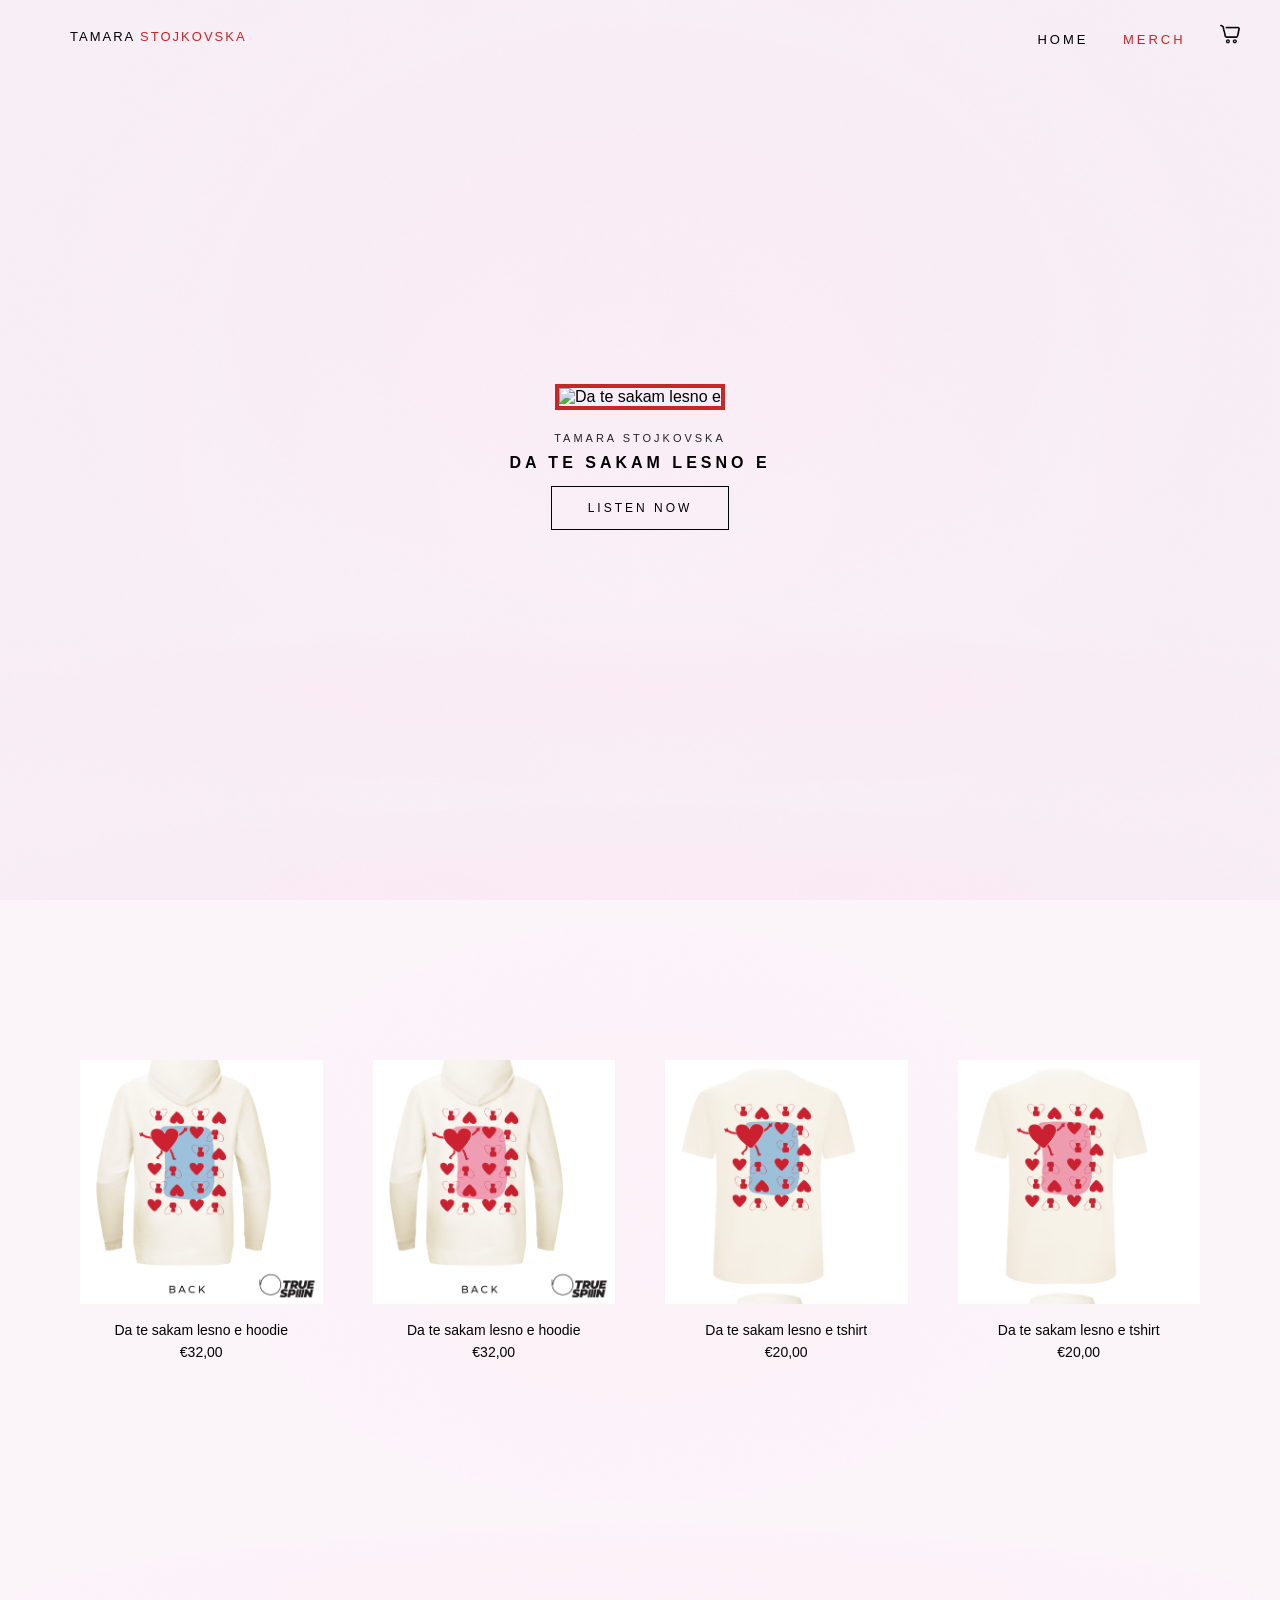
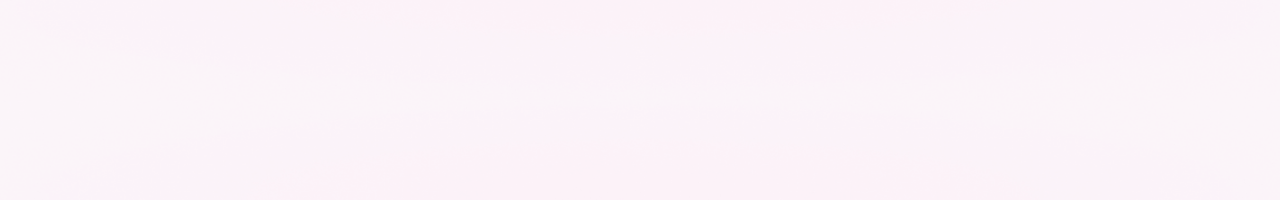
==== index.html @ bb87bf39 "Add project files Add all files" ====
<!DOCTYPE html>
<html lang="en">

<head>
    <meta charset="UTF-8" />
    <title>Tamara Stojkovska</title>
    <meta name="viewport" content="width=device-width, initial-scale=1.0" />
    <link rel="stylesheet" href="styles.css" />
</head>

<body>

    <!-- NAV -->
    <header class="nav">
        <a href="index.html" class="logo">
            TAMARA <span class="red">STOJKOVSKA</span>
        </a>
        <nav class="menu">
            <a href="index.html">HOME</a>
            <a href="#merch" class="merch-link">MERCH</a>
            <a href="cart.html" class="cart-link">
                <img src="images/cart.png" alt="Cart" class="cart-icon">
                <span id="cart-count">0</span>
            </a>
        </nav>
    </header>

    <!-- HERO -->
    <section id="home" class="hero">
        <div class="hero-overlay"></div>

        <div class="release">
            <img src="https://img.youtube.com/vi/9b8NB1cmnZ8/maxresdefault.jpg" alt="Da te sakam lesno e"
                class="release-image" />

            <div class="release-artist">TAMARA STOJKOVSKA</div>
            <h1 class="release-title">DA TE SAKAM LESNO E</h1>

            <a href="https://linktr.ee/tamarastojkovska" target="_blank" class="release-button">
                LISTEN NOW
            </a>
        </div>
    </section>

    <!-- MERCH -->
    <section id="merch" class="merch">
        <div class="merch-grid">

            <!-- Product 1 -->
            <a href="product.html?id=hoodie-blue" class="product-link">
                <div class="product-card">
                    <div class="product-image">
                        <img src="images/hoodie-blue.png" class="img-back" alt="">
                        <img src="images/hoodie-front.png" class="img-front" alt="">
                    </div>
                    <div class="product-info">
                        <h3>Da te sakam lesno e hoodie</h3>
                        <p class="price">€32,00</p>
                    </div>
                </div>
            </a>

            <!-- Product 2 -->
            <a href="product.html?id=hoodie-pink" class="product-link">
                <div class="product-card">
                    <div class="product-image">
                        <img src="images/hoodie-pink.png" class="img-back" alt="">
                        <img src="images/hoodie-front.png" class="img-front" alt="">
                    </div>
                    <div class="product-info">
                        <h3>Da te sakam lesno e hoodie</h3>
                        <p class="price">€32,00</p>
                    </div>
                </div>
            </a>

            <!-- Product 3 -->
            <a href="product.html?id=tshirt-blue" class="product-link">
                <div class="product-card">
                    <div class="product-image">
                        <img src="images/tshirt-blue.png" class="img-back" alt="">
                        <img src="images/tshirt-front.png" class="img-front" alt="">
                    </div>
                    <div class="product-info">
                        <h3>Da te sakam lesno e tshirt</h3>
                        <p class="price">€20,00</p>
                    </div>
                </div>
            </a>

            <!-- Product 4 -->

            <a href="product.html?id=tshirt-pink" class="product-link">
                <div class="product-card">
                    <div class="product-image">
                        <img src="images/tshirt-pink.png" class="img-back" alt="">
                        <img src="images/tshirt-front.png" class="img-front" alt="">
                    </div>
                    <div class="product-info">
                        <h3>Da te sakam lesno e tshirt</h3>
                        <p class="price">€20,00</p>
                    </div>
                </div>
            </a>

        </div>
    </section>

    <script src="script.js"></script>


</body>

</html>
---- styles.css ----
:root {
  --brand-red: #c62828;
}

/* RESET */
* {
  margin: 0;
  padding: 0;
  box-sizing: border-box;
}

html,
body {
  width: 100%;
  overflow-x: hidden;
  scroll-behavior: smooth;
}

body {
  font-family: Helvetica, Arial, sans-serif;
}

/* NAV */
.nav {
  position: fixed;
  top: 0;
  left: 0;
  width: 100%;
  padding: 24px 40px;
  display: flex;
  justify-content: space-between;
  align-items: center;
  z-index: 10;
}

.logo {
  font-size: 12px;
  letter-spacing: 3px;
}

.logo-first {
  color: #000;
}

.logo-last {
  color: var(--brand-red);
}

.menu a {
  margin-left: 24px;
  font-size: 12px;
  letter-spacing: 3px;
  text-decoration: none;
  color: #222;
}

.menu .merch-link {
  color: var(--brand-red);
}

/* HERO */
.hero {
  height: 100vh;
  display: flex;
  align-items: center;
  justify-content: center;
  background: url("images/hero-bg.jpg") center / cover no-repeat;
  position: relative;
}

.hero-overlay {
  position: absolute;
  inset: 0;
  background: radial-gradient(circle at center,
      rgba(255, 255, 255, 0.25),
      rgba(255, 255, 255, 0.05) 70%);
}

/* RELEASE */
.release {
  position: relative;
  z-index: 2;
  text-align: center;
}

.release-image {
  width: 400px;
  max-width: 80vw;
  aspect-ratio: 1 / 1;
  object-fit: cover;
  margin-bottom: 22px;
  border: 4px solid var(--brand-red);
}

.release-artist {
  font-size: 11px;
  letter-spacing: 3px;
  margin-bottom: 10px;
  color: #222;
}

.release-title {
  font-size: 16px;
  letter-spacing: 4px;
  margin-bottom: 26px;
  color: #000;
  white-space: nowrap;
}

.release-button {
  padding: 14px 36px;
  font-size: 12px;
  letter-spacing: 3px;
  color: #000;
  border: 1px solid #000;
  text-decoration: none;
  transition: all 0.3s ease;
}

.release-button:hover {
  background: #000;
  color: #fff;
}

/* MERCH */
.merch {
  min-height: 100vh;
  padding: 160px 80px;
  background: url("images/hero-bg.jpg") center / cover no-repeat;
  position: relative;
}

.merch::before {
  content: "";
  position: absolute;
  inset: 0;
  background: rgba(255, 255, 255, 0.4);
}

.merch-grid {
  position: relative;
  z-index: 1;
  display: grid;
  grid-template-columns: repeat(4, 1fr);
  gap: 70px 50px;
  max-width: 1600px;
  margin: 0 auto;
}

/* PRODUCT CARD */
.product-card {
  text-align: center;
}

/* IMAGE HOVER SWAP */
.product-image {
  position: relative;
  width: 100%;
  max-width: 320px;
  margin: 0 auto 18px;
}

.product-image img {
  width: 100%;
  display: block;
}

.product-image-wrapper {
  position: relative;
}

.product-image-wrapper img {
  width: 100%;
  display: block;
}

.image-nav {
  position: absolute;
  top: 50%;
  transform: translateY(-50%);
  background: rgba(255,255,255,0.9);
  border: none;
  font-size: 32px;
  cursor: pointer;
  padding: 10px 14px;
}

.image-nav.left {
  left: 10px;
}

.image-nav.right {
  right: 10px;
}

.product-info button {
  margin-top: 20px;
}

.product-description {
  margin-top: 30px;
  color: #333;
  line-height: 1.5;
}

.size-chart {
  margin-top: 20px;
}

.size-chart img {
  max-width: 100%;
  border: 1px solid #eee;
}

.img-front {
  position: absolute;
  inset: 0;
  opacity: 0;
  transition: opacity 0.3s ease;
}

.product-card:hover .img-front {
  opacity: 1;
}

.product-card:hover .img-back {
  opacity: 0;
}

/* INFO */
.product-info h3 {
  font-size: 14px;
  font-weight: 500;
  color: #000;
  margin-bottom: 6px;
}

.product-info .price {
  font-size: 14px;
  color: #000;
}

.product-link {
  text-decoration: none;
  color: inherit;
}

/* PRODUCT PAGE */
/* Quantity wrapper */
.quantity-control {
  display: flex;
  align-items: center;
  gap: 12px;
  margin: 16px 0;
}

/* + / - buttons */
.quantity-control button {
  width: 36px;
  height: 36px;
  border: 1px solid #000;
  background: #fff;
  font-size: 18px;
  cursor: pointer;
  display: flex;
  align-items: center;
  justify-content: center;
}

/* Quantity number */
#qty {
  min-width: 32px;
  text-align: center;
  font-size: 16px;
  line-height: 36px;
}


.product-page {
  display: grid;
  grid-template-columns: 1fr 1fr;
  gap: 80px;
  max-width: 1200px;
  margin: 0 auto;
}

.product-page {
  padding-top: 120px; /* adjust to match header height */
}

.sizes {
  margin: 20px 0;
}

.size-btn {
  padding: 10px 14px;
  border: 1px solid #111;
  background: transparent;
  cursor: pointer;
  margin-right: 6px;
}

.size-btn.active {
  background: #111;
  color: #fff;
}

.product-images img {
  width: 100%;
  max-width: 560px; /* was ~420 */
  display: block;
}

/* GALLERY */
.product-gallery img {
  width: 100%;
  max-width: 560px;
}

.carousel {
  width: 100%;
  max-width: 420px;
  position: relative;
}

.carousel img {
  width: 100%;
  display: none;
}

.carousel img.active {
  display: block;
}

.carousel-controls {
  margin-top: 14px;
}

.carousel-controls button {
  background: none;
  border: none;
  font-size: 26px;
  cursor: pointer;
  margin: 0 10px;
}

/* DETAILS */
.product-details h1 {
  font-size: 20px;
  margin-bottom: 10px;
}

.release-date {
  font-size: 12px;
  color: #777;
  margin-bottom: 20px;
}

.product-details .price {
  font-size: 18px;
  margin-bottom: 24px;
}

/* SIZES */
.sizes button {
  border: 1px solid #000;
  background: none;
  padding: 8px 12px;
  margin-right: 6px;
  cursor: pointer;
}

.sizes button.active {
  background: #000;
  color: #fff;
}

.sizes button:disabled {
  opacity: 0.3;
  cursor: not-allowed;
}

/* QUANTITY */
.quantity {
  display: flex;
  align-items: center;
  margin: 20px 0;
}

.quantity button {
  width: 32px;
  height: 32px;
  border: 1px solid #000;
  background: none;
}

.quantity span {
  margin: 0 14px;
}

/* CTA */
.add-to-cart {
  margin-top: 24px;
  padding: 14px 0;
  font-size: 14px;
  letter-spacing: 0.08em;
  text-transform: uppercase;
  width: 100%;
  max-width: 320px;
  border: 1px solid #111;
  background: transparent;
  cursor: pointer;
}

.add-to-cart:hover {
  background: #000;
  color: #fff;
}

.description {
  font-size: 13px;
  line-height: 1.6;
  color: #333;
}

.size-btn {
  padding: 10px 14px;
  border: 1px solid #111;
  background: transparent;
  cursor: pointer;
  pointer-events: auto;
  user-select: none;
}

.size-btn.active {
  background: #111;
  color: #fff;
}

/* =====================
   CART PAGE
===================== */

.cart-page {
  display: grid;
  grid-template-columns: 1fr 420px;
  gap: 80px;
  max-width: 1200px;
  margin: 80px auto;
  padding: 0 40px;
}

.cart-container {
  max-width: 1100px;
  margin: 80px auto;
  padding: 0 40px;
}

.cart-title {
  font-size: 28px;
  margin-bottom: 40px;
}

/* CART ITEMS */

#cart-items {
  display: flex;
  flex-direction: column;
  gap: 24px;
}

.cart-item {
  display: flex;
  gap: 20px;
  align-items: flex-start;
  border-bottom: 1px solid #eee;
  padding-bottom: 20px;
}

/* PRODUCT IMAGE */

.cart-item img {
  width: 90px;
  height: auto;
}

/* PRODUCT INFO */

.cart-info h2 {
  font-size: 20px;
  margin-bottom: 10px;
}

.cart-info p {
  margin: 6px 0;
  font-size: 15px;
}

/* ORDER FORM */

.order-form {
  margin-top: 80px;
  max-width: 600px;
}

.form-row {
  display: flex;
  gap: 12px;
  margin-bottom: 14px;
}

.order-form input {
  flex: 1;
  padding: 10px 12px;
  border: 1px solid #aaa;
  font-size: 14px;
}

.reserve-btn {
  margin-top: 20px;
  padding: 12px 20px;
  background: #000;
  color: #fff;
  border: none;
  cursor: pointer;
  font-size: 14px;
}

.reserve-btn:hover {
  opacity: 0.85;
}


.site-header {
  border-bottom: 1px solid #eee;
  padding: 20px 40px;
}

.header-inner {
  display: flex;
  justify-content: space-between;
  align-items: center;
}

.logo {
  font-weight: 500;
  letter-spacing: 2px;
}

.logo .red {
  color: #c62828; /* same red as merch */
}

.nav a {
  margin-left: 30px;
  text-decoration: none;
  color: #000;
  font-size: 13px;
}

.nav .red {
  color: #c62828;
}

.cart-link {
  position: relative;
}

#cart-count {
  margin-left: 6px;
}

.cart-layout {
  display: grid;
  grid-template-columns: 1.3fr 1fr;
  gap: 80px;
  max-width: 1200px;
  margin: 80px auto;
  padding: 0 40px;
}

/* LEFT – PRODUCTS */
.cart-left h2 {
  margin-bottom: 30px;
}

.cart-item {
  display: flex;
  gap: 20px;
  margin-bottom: 30px;
  align-items: center;
}

.cart-item-info {
  font-size: 14px;
}

.cart-item-info .title {
  font-weight: 600;
  margin-bottom: 6px;
}

.cart-item-info .price {
  margin-top: 6px;
  font-weight: 600;
}

.cart-item img {
  width: 120px;
}

.cart-info h3 {
  margin: 0;
  font-size: 16px;
}

.cart-info p {
  margin: 4px 0;
  font-size: 14px;
}

.remove-btn {
  margin-top: 6px;
  font-size: 12px;
  background: none;
  border: none;
  padding: 0;
  cursor: pointer;
  text-decoration: underline;
}

/* TOTAL */
.cart-total {
  margin-top: 30px;
  font-size: 18px;
  font-weight: 600;
}

/* RIGHT – FORM */
.cart-right {
  border-left: 1px solid #eee;
  padding-left: 60px;
}

.cart-right h2 {
  margin-bottom: 24px;
}

#order-form {
  display: flex;
  flex-direction: column;
  gap: 16px;
}

#order-form input {
  padding: 14px;
  font-size: 14px;
  border: 1px solid #ccc;
}

.reserve-btn {
  margin-top: 20px;
  padding: 16px;
  background: black;
  color: white;
  border: none;
  cursor: pointer;
  font-size: 14px;
  letter-spacing: 1px;
}

.cart-link {
  position: relative;
  display: inline-flex;
  align-items: center;
}

.cart-icon {
  width: 20px;        /* small enough for menu */
  height: auto;
}

#cart-count {
  position: absolute;
  top: -6px;
  right: -8px;
  background: #d32f2f; /* same red as merch */
  color: #fff;
  font-size: 11px;
  line-height: 1;
  padding: 3px 5px;
  border-radius: 50%;
  font-weight: 600;
}

/* =========================
   MOBILE
========================= */

@media (max-width: 900px) {
  .cart-page {
    grid-template-columns: 1fr;
    gap: 60px;
  }

  .cart-right {
    border-left: none;
    padding-left: 0;
  }
}

/* PRICE */
.product-price-inline {
  margin: 16px 0;
  font-size: 16px;
  font-weight: 500;
}

/* =========================
   ADD TO CART BUTTON
========================= */

#add-to-cart {
  margin-top: 16px;
  padding: 14px 28px;
  background: #000;
  color: #fff;
  border: 1px solid #000;
  font-size: 14px;
  letter-spacing: 1px;
  cursor: pointer;
  transition: all 0.2s ease;
}

#add-to-cart:hover {
  background: #fff;
  color: #000;
}

#add-to-cart:active {
  transform: scale(0.98);
}

/* =========================
   ADD TO CART MESSAGE
========================= */

.add-to-cart-message {
  margin-top: 10px;
  font-size: 14px;
}

.add-to-cart-message.success {
  color: #1a7f37; /* green */
}

.add-to-cart-message.error {
  color: #c62828; /* red */
}

.quantity-control {
  display: flex;
  align-items: center;
  gap: 12px;
}

.quantity-control button {
  width: 36px;
  height: 36px;
  border: 1px solid #000;
  background: #fff;
  font-size: 18px;
  cursor: pointer;

  display: flex;
  align-items: center;
  justify-content: center;
}

.qty-value {
  width: 36px;
  height: 36px;

  margin-top: 13px;
  display: flex;
  align-items: center;
  justify-content: center;

  font-size: 16px;
  line-height: 1;
}

.order-message {
  margin: 12px 0;
  padding: 12px 14px;
  font-size: 14px;
  border-radius: 4px;
}

.order-message.error {
  background: #ffe5e5;
  color: #b00020;
  border: 1px solid #ffb3b3;
}

.order-message.success {
  background: #e6f7ea;
  color: #1b7a3a;
  border: 1px solid #9ddbb2;
}
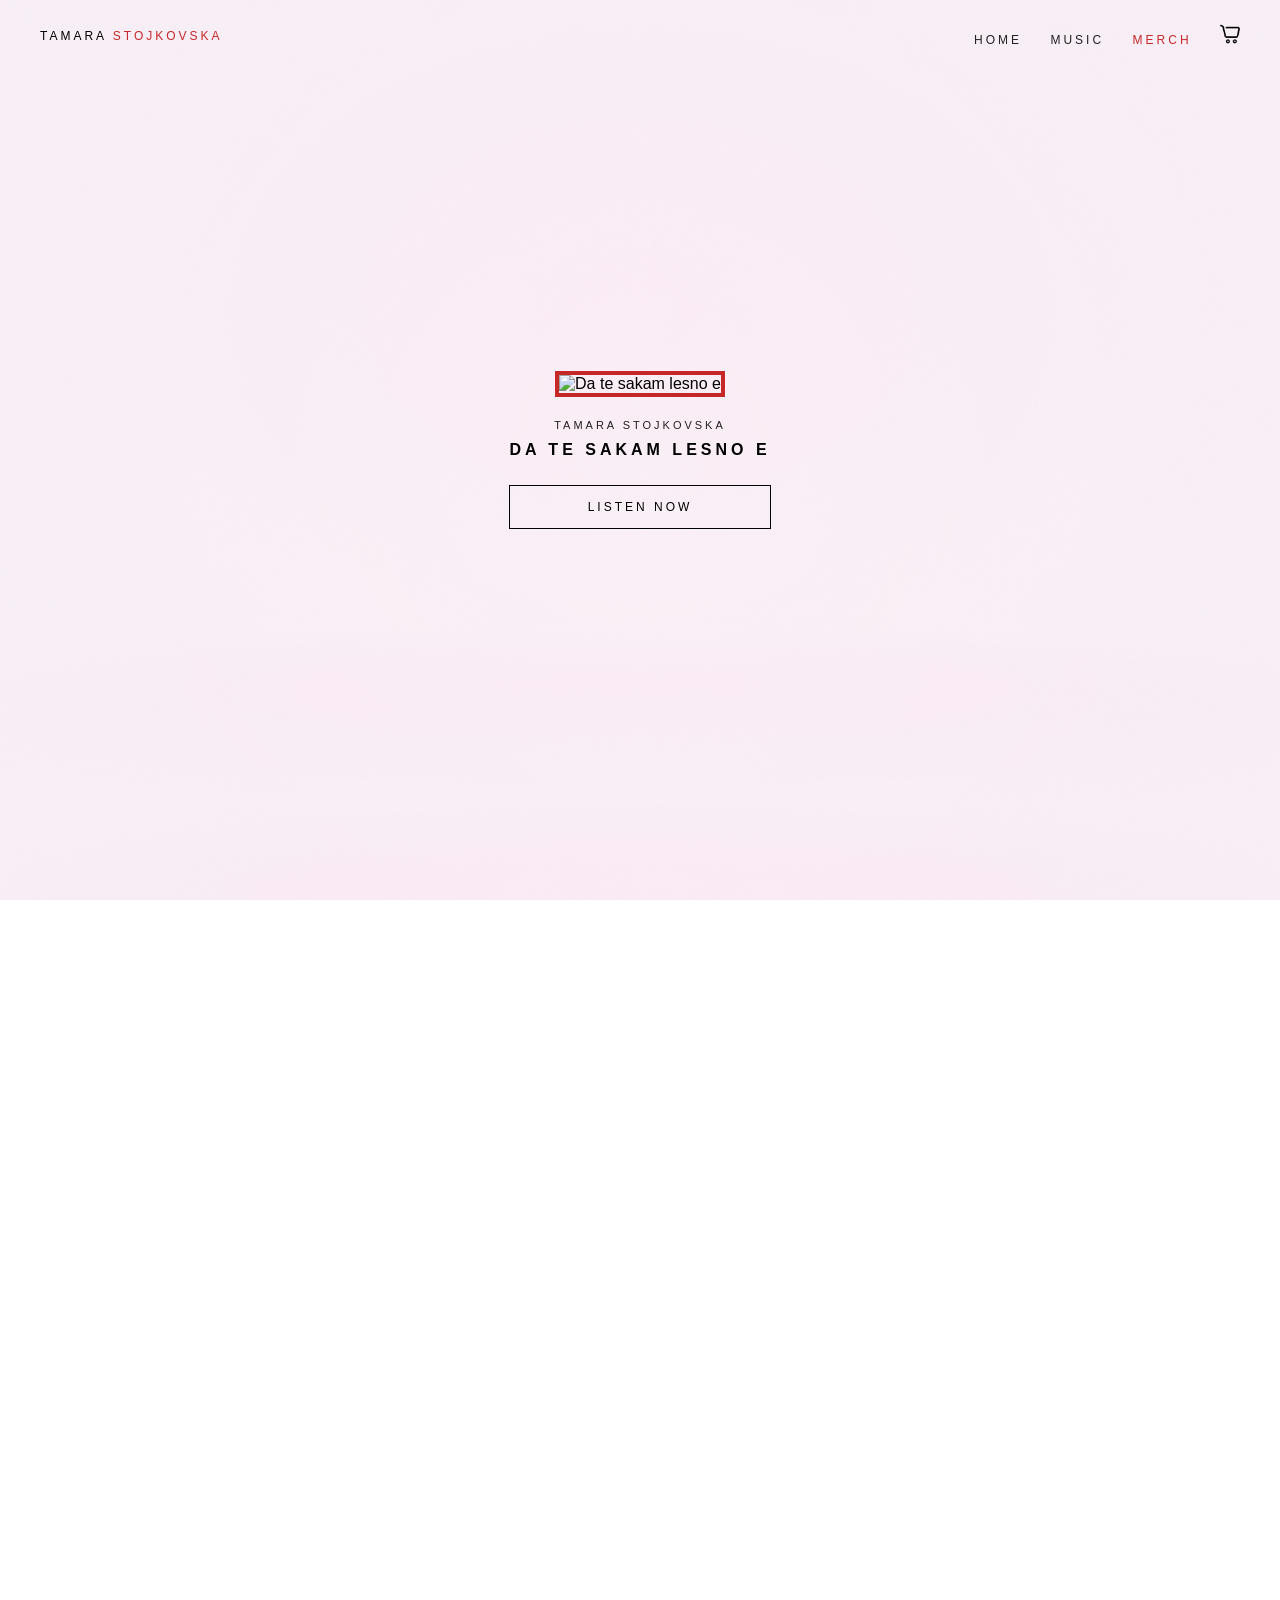
==== commit bb67888c: "Add new files and update old files Updated responsive desing, added privacy policy, added music page" ====
--- a/index.html
+++ b/index.html
@@ -3,111 +3,171 @@
 
 <head>
     <meta charset="UTF-8" />
+    <meta name="viewport" content="width=device-width, initial-scale=1.0">
     <title>Tamara Stojkovska</title>
     <meta name="viewport" content="width=device-width, initial-scale=1.0" />
     <link rel="stylesheet" href="styles.css" />
+    <link rel="stylesheet" href="footer.css" />
 </head>
 
 <body>
+    <div class="page-wrapper">
 
-    <!-- NAV -->
-    <header class="nav">
-        <a href="index.html" class="logo">
-            TAMARA <span class="red">STOJKOVSKA</span>
-        </a>
-        <nav class="menu">
-            <a href="index.html">HOME</a>
-            <a href="#merch" class="merch-link">MERCH</a>
-            <a href="cart.html" class="cart-link">
-                <img src="images/cart.png" alt="Cart" class="cart-icon">
-                <span id="cart-count">0</span>
+        <!-- NAV -->
+        <header class="nav">
+            <a href="index.html" class="logo">
+                TAMARA <span class="red">STOJKOVSKA</span>
             </a>
-        </nav>
-    </header>
+            <button class="menu-toggle" aria-label="Toggle menu">
+                <span></span>
+                <span></span>
+                <span></span>
+            </button>
+            <nav class="menu">
+                <a href="index.html">HOME</a>
+                <a href="music.html">MUSIC</a>
+                <a href="#merch" class="merch-link">MERCH</a>
+                <a href="cart.html" class="cart-link">
+                    <img src="images/cart.png" alt="Cart" class="cart-icon">
+                    <span id="cart-count">0</span>
+                </a>
+            </nav>
+        </header>
 
-    <!-- HERO -->
-    <section id="home" class="hero">
-        <div class="hero-overlay"></div>
+        <!-- HERO -->
+        <section id="home" class="hero">
+            <div class="hero-overlay"></div>
 
-        <div class="release">
-            <img src="https://img.youtube.com/vi/9b8NB1cmnZ8/maxresdefault.jpg" alt="Da te sakam lesno e"
-                class="release-image" />
+            <div class="release">
+                <img src="https://img.youtube.com/vi/9b8NB1cmnZ8/maxresdefault.jpg" alt="Da te sakam lesno e"
+                    class="release-image" />
 
-            <div class="release-artist">TAMARA STOJKOVSKA</div>
-            <h1 class="release-title">DA TE SAKAM LESNO E</h1>
+                <div class="release-artist">TAMARA STOJKOVSKA</div>
+                <h1 class="release-title">DA TE SAKAM LESNO E</h1>
 
-            <a href="https://linktr.ee/tamarastojkovska" target="_blank" class="release-button">
-                LISTEN NOW
-            </a>
-        </div>
-    </section>
+                <a href="https://linktr.ee/tamarastojkovska" target="_blank" class="release-button">
+                    LISTEN NOW
+                </a>
+            </div>
+        </section>
 
-    <!-- MERCH -->
-    <section id="merch" class="merch">
-        <div class="merch-grid">
+        <!-- MERCH -->
+        <section id="merch" class="merch">
+            <div class="merch-grid">
 
-            <!-- Product 1 -->
-            <a href="product.html?id=hoodie-blue" class="product-link">
-                <div class="product-card">
-                    <div class="product-image">
-                        <img src="images/hoodie-blue.png" class="img-back" alt="">
-                        <img src="images/hoodie-front.png" class="img-front" alt="">
+                <!-- Product 1 -->
+                <a href="product.html?id=hoodie-blue" class="product-link">
+                    <div class="product-card">
+                        <div class="product-image">
+                            <img src="images/hoodie-blue.png" class="img-back" alt="">
+                            <img src="images/hoodie-front.png" class="img-front" alt="">
+                        </div>
+                        <div class="product-info">
+                            <h3>Da te sakam lesno e hoodie</h3>
+                            <p class="price">€32,00</p>
+                        </div>
                     </div>
-                    <div class="product-info">
-                        <h3>Da te sakam lesno e hoodie</h3>
-                        <p class="price">€32,00</p>
+                </a>
+
+                <!-- Product 2 -->
+                <a href="product.html?id=hoodie-pink" class="product-link">
+                    <div class="product-card">
+                        <div class="product-image">
+                            <img src="images/hoodie-pink.png" class="img-back" alt="">
+                            <img src="images/hoodie-front.png" class="img-front" alt="">
+                        </div>
+                        <div class="product-info">
+                            <h3>Da te sakam lesno e hoodie</h3>
+                            <p class="price">€32,00</p>
+                        </div>
                     </div>
+                </a>
+
+                <!-- Product 3 -->
+                <a href="product.html?id=tshirt-blue" class="product-link">
+                    <div class="product-card">
+                        <div class="product-image">
+                            <img src="images/tshirt-blue.png" class="img-back" alt="">
+                            <img src="images/tshirt-front.png" class="img-front" alt="">
+                        </div>
+                        <div class="product-info">
+                            <h3>Da te sakam lesno e tshirt</h3>
+                            <p class="price">€20,00</p>
+                        </div>
+                    </div>
+                </a>
+
+                <!-- Product 4 -->
+
+                <a href="product.html?id=tshirt-pink" class="product-link">
+                    <div class="product-card">
+                        <div class="product-image">
+                            <img src="images/tshirt-pink.png" class="img-back" alt="">
+                            <img src="images/tshirt-front.png" class="img-front" alt="">
+                        </div>
+                        <div class="product-info">
+                            <h3>Da te sakam lesno e tshirt</h3>
+                            <p class="price">€20,00</p>
+                        </div>
+                    </div>
+                </a>
+
+            </div>
+        </section>
+
+        <script src="script.js"></script>
+
+        <footer class="site-footer">
+            <div class="footer-inner">
+
+                <div class="footer-left">
+                    <p>© 2025 Tamara Stojkovska. All rights reserved.</p>
                 </div>
-            </a>
 
-            <!-- Product 2 -->
-            <a href="product.html?id=hoodie-pink" class="product-link">
-                <div class="product-card">
-                    <div class="product-image">
-                        <img src="images/hoodie-pink.png" class="img-back" alt="">
-                        <img src="images/hoodie-front.png" class="img-front" alt="">
-                    </div>
-                    <div class="product-info">
-                        <h3>Da te sakam lesno e hoodie</h3>
-                        <p class="price">€32,00</p>
-                    </div>
+                <div class="footer-center">
+                    <a href="privacy.html">Privacy Policy</a>
                 </div>
-            </a>
 
-            <!-- Product 3 -->
-            <a href="product.html?id=tshirt-blue" class="product-link">
-                <div class="product-card">
-                    <div class="product-image">
-                        <img src="images/tshirt-blue.png" class="img-back" alt="">
-                        <img src="images/tshirt-front.png" class="img-front" alt="">
-                    </div>
-                    <div class="product-info">
-                        <h3>Da te sakam lesno e tshirt</h3>
-                        <p class="price">€20,00</p>
-                    </div>
+                <div class="footer-right footer-social">
+                    <svg width="0" height="0" style="position:absolute">
+                        <defs>
+                            <linearGradient id="instagram-gradient" x1="0%" y1="0%" x2="100%" y2="100%">
+                                <stop offset="0%" stop-color="#833AB4" />
+                                <stop offset="100%" stop-color="#FD1D1D" />
+                            </linearGradient>
+                        </defs>
+                    </svg>
+
+                    <!-- Instagram -->
+                    <a href="https://instagram.com/tamarastojkovska" target="_blank" aria-label="Instagram">
+                        <svg viewBox="0 0 24 24" class="social-icon">
+                            <path
+                                d="M7 2h10a5 5 0 0 1 5 5v10a5 5 0 0 1-5 5H7a5 5 0 0 1-5-5V7a5 5 0 0 1 5-5zm5 5.5a4.5 4.5 0 1 0 0 9a4.5 4.5 0 0 0 0-9zm6.5-.9a1.1 1.1 0 1 0 0 2.2a1.1 1.1 0 0 0 0-2.2z" />
+                        </svg>
+                    </a>
+
+                    <!-- TikTok -->
+                    <a href="https://open.spotify.com/artist/5Nx3CHdbm41V16y5Ew7353?si=y1R-tL8WRXSbmbuI1RDu-Q&nd=1"
+                        target="_blank" aria-label="Spotify">
+                        <svg viewBox="0 0 24 24" class="social-icon">
+                            <path
+                                d="M12 2C6.5 2 2 6.5 2 12s4.5 10 10 10s10-4.5 10-10S17.5 2 12 2zm4.6 14.4c-.2.3-.6.4-.9.2c-2.5-1.5-5.6-1.9-9.3-1.1c-.4.1-.7-.2-.8-.5c-.1-.4.2-.7.5-.8c4-0.9 7.5-.4 10.3 1.3c.3.2.4.6.2.9zm1.3-2.7c-.2.4-.7.5-1.1.3c-2.9-1.8-7.3-2.3-10.7-1.3c-.4.1-.8-.1-.9-.5c-.1-.4.1-.8.5-.9c3.9-1.1 8.8-.5 12.1 1.6c.4.2.5.7.3 1.1zm.1-2.8c-3.5-2.1-9.2-2.3-12.6-1.3c-.5.1-1-.1-1.1-.6c-.1-.5.1-1 .6-1.1c3.9-1.2 10.2-1 14.2 1.5c.4.2.6.8.4 1.2c-.2.4-.8.6-1.2.4z" />
+                        </svg>
+                    </a>
+
+                    <!-- YouTube -->
+                    <a href="https://www.youtube.com/channel/UClz9nWZGqJsGdAD90wEKtvg" target="_blank"
+                        aria-label="YouTube">
+                        <svg viewBox="0 0 24 24" class="social-icon">
+                            <path
+                                d="M21.8 8s-.2-1.5-.8-2.2c-.8-.8-1.7-.8-2.1-.9C16 4.6 12 4.6 12 4.6h0s-4 0-6.9.3c-.4 0-1.3.1-2.1.9C2.4 6.5 2.2 8 2.2 8S2 9.8 2 11.6v.8C2 14.2 2.2 16 2.2 16s.2 1.5.8 2.2c.8.8 1.9.8 2.4.9c1.7.2 6.6.3 6.6.3s4 0 6.9-.3c.4 0 1.3-.1 2.1-.9c.6-.7.8-2.2.8-2.2s.2-1.8.2-3.6v-.8c0-1.8-.2-3.6-.2-3.6zM10 14.8V9.2l5.2 2.8L10 14.8z" />
+                        </svg>
+                    </a>
                 </div>
-            </a>
 
-            <!-- Product 4 -->
-
-            <a href="product.html?id=tshirt-pink" class="product-link">
-                <div class="product-card">
-                    <div class="product-image">
-                        <img src="images/tshirt-pink.png" class="img-back" alt="">
-                        <img src="images/tshirt-front.png" class="img-front" alt="">
-                    </div>
-                    <div class="product-info">
-                        <h3>Da te sakam lesno e tshirt</h3>
-                        <p class="price">€20,00</p>
-                    </div>
-                </div>
-            </a>
-
-        </div>
-    </section>
-
-    <script src="script.js"></script>
-
+            </div>
+        </footer>
+    </div>
 
 </body>
 
--- a/styles.css
+++ b/styles.css
@@ -1,8 +1,23 @@
+/* =============================================
+   TAMARA STOJKOVSKA - WEBSITE STYLES
+   =============================================
+   Table of Contents:
+   1. Global Styles & Variables
+   2. Navigation (All Pages)
+   3. Home Page
+   4. Product Page
+   5. Cart Page
+   6. Responsive Styles
+   ============================================= */
+
+/* =============================================
+   1. GLOBAL STYLES & VARIABLES
+   ============================================= */
+
 :root {
   --brand-red: #c62828;
 }
 
-/* RESET */
 * {
   margin: 0;
   padding: 0;
@@ -14,13 +29,29 @@
   width: 100%;
   overflow-x: hidden;
   scroll-behavior: smooth;
+  height: 100%;
 }
 
 body {
   font-family: Helvetica, Arial, sans-serif;
-}
-
-/* NAV */
+  min-height: 100vh;
+}
+
+.page-wrapper {
+  min-height: 100vh;
+  display: flex;
+  flex-direction: column;
+}
+
+main {
+  flex: 1;
+  width: 100%;
+}
+
+/* =============================================
+   2. NAVIGATION (ALL PAGES)
+   ============================================= */
+
 .nav {
   position: fixed;
   top: 0;
@@ -36,13 +67,11 @@
 .logo {
   font-size: 12px;
   letter-spacing: 3px;
-}
-
-.logo-first {
+  text-decoration: none;
   color: #000;
 }
 
-.logo-last {
+.logo .red {
   color: var(--brand-red);
 }
 
@@ -58,8 +87,54 @@
   color: var(--brand-red);
 }
 
-/* HERO */
+.cart-link {
+  position: relative;
+  display: inline-flex;
+  align-items: center;
+}
+
+.cart-icon {
+  width: 20px;
+  height: auto;
+}
+
+.menu-toggle {
+  display: none;
+  flex-direction: column;
+  gap: 5px;
+  background: none;
+  border: none;
+  cursor: pointer;
+  padding: 5px;
+}
+
+.menu-toggle span {
+  width: 25px;
+  height: 2px;
+  background: #000;
+  transition: all 0.3s ease;
+}
+
+#cart-count {
+  position: absolute;
+  top: -6px;
+  right: -8px;
+  background: #d32f2f;
+  color: #fff;
+  font-size: 11px;
+  line-height: 1;
+  padding: 3px 5px;
+  border-radius: 50%;
+  font-weight: 600;
+}
+
+/* =============================================
+   3. HOME PAGE
+   ============================================= */
+
+/* Hero Section */
 .hero {
+  width: 100%;
   height: 100vh;
   display: flex;
   align-items: center;
@@ -76,7 +151,7 @@
       rgba(255, 255, 255, 0.05) 70%);
 }
 
-/* RELEASE */
+/* Release Section */
 .release {
   position: relative;
   z-index: 2;
@@ -108,12 +183,16 @@
 }
 
 .release-button {
+  display: block;
+  width: 100%;
+  max-width: 400px;
   padding: 14px 36px;
   font-size: 12px;
   letter-spacing: 3px;
   color: #000;
   border: 1px solid #000;
   text-decoration: none;
+  text-align: center;
   transition: all 0.3s ease;
 }
 
@@ -122,7 +201,7 @@
   color: #fff;
 }
 
-/* MERCH */
+/* Merch Section */
 .merch {
   min-height: 100vh;
   padding: 160px 80px;
@@ -147,12 +226,16 @@
   margin: 0 auto;
 }
 
-/* PRODUCT CARD */
+/* Product Cards */
 .product-card {
   text-align: center;
 }
 
-/* IMAGE HOVER SWAP */
+.product-link {
+  text-decoration: none;
+  color: inherit;
+}
+
 .product-image {
   position: relative;
   width: 100%;
@@ -163,53 +246,6 @@
 .product-image img {
   width: 100%;
   display: block;
-}
-
-.product-image-wrapper {
-  position: relative;
-}
-
-.product-image-wrapper img {
-  width: 100%;
-  display: block;
-}
-
-.image-nav {
-  position: absolute;
-  top: 50%;
-  transform: translateY(-50%);
-  background: rgba(255,255,255,0.9);
-  border: none;
-  font-size: 32px;
-  cursor: pointer;
-  padding: 10px 14px;
-}
-
-.image-nav.left {
-  left: 10px;
-}
-
-.image-nav.right {
-  right: 10px;
-}
-
-.product-info button {
-  margin-top: 20px;
-}
-
-.product-description {
-  margin-top: 30px;
-  color: #333;
-  line-height: 1.5;
-}
-
-.size-chart {
-  margin-top: 20px;
-}
-
-.size-chart img {
-  max-width: 100%;
-  border: 1px solid #eee;
 }
 
 .img-front {
@@ -227,7 +263,6 @@
   opacity: 0;
 }
 
-/* INFO */
 .product-info h3 {
   font-size: 14px;
   font-weight: 500;
@@ -240,13 +275,93 @@
   color: #000;
 }
 
-.product-link {
-  text-decoration: none;
-  color: inherit;
-}
-
-/* PRODUCT PAGE */
-/* Quantity wrapper */
+/* =============================================
+   4. PRODUCT PAGE
+   ============================================= */
+
+.product-page {
+  display: grid;
+  grid-template-columns: 1fr 1fr;
+  gap: 80px;
+  max-width: 1200px;
+  margin: 0 auto;
+  padding-top: 120px;
+  padding-bottom: 110px;
+}
+
+/* Product Image Gallery */
+.product-image-wrapper {
+  position: relative;
+}
+
+.product-image-wrapper img {
+  width: 100%;
+  display: block;
+}
+
+.image-nav {
+  position: absolute;
+  top: 50%;
+  transform: translateY(-50%);
+  background: rgba(255, 255, 255, 0.9);
+  border: none;
+  font-size: 32px;
+  cursor: pointer;
+  padding: 10px 14px;
+}
+
+.image-nav.left {
+  left: 10px;
+}
+
+.image-nav.right {
+  right: 10px;
+}
+
+/* Product Details */
+.product-description {
+  margin-top: 30px;
+  color: #333;
+  line-height: 1.5;
+}
+
+.size-chart {
+  margin-top: 20px;
+}
+
+.size-chart img {
+  max-width: 100%;
+  border: 1px solid #eee;
+}
+
+/* Size Selection */
+#sizes,
+.sizes {
+  margin: 20px 0;
+  display: flex;
+  flex-wrap: wrap;
+  gap: 6px;
+}
+
+#sizes button,
+.sizes button,
+.size-btn {
+  padding: 10px 14px;
+  border: 1px solid #111;
+  background: transparent;
+  cursor: pointer;
+  pointer-events: auto;
+  user-select: none;
+}
+
+#sizes button.active,
+.sizes button.active,
+.size-btn.active {
+  background: #111;
+  color: #fff;
+}
+
+/* Quantity Control */
 .quantity-control {
   display: flex;
   align-items: center;
@@ -254,7 +369,6 @@
   margin: 16px 0;
 }
 
-/* + / - buttons */
 .quantity-control button {
   width: 36px;
   height: 36px;
@@ -267,458 +381,23 @@
   justify-content: center;
 }
 
-/* Quantity number */
-#qty {
-  min-width: 32px;
-  text-align: center;
+.qty-value {
+  width: 36px;
+  height: 36px;
+  margin-top: 13px;
+  display: flex;
+  align-items: center;
+  justify-content: center;
   font-size: 16px;
-  line-height: 36px;
-}
-
-
-.product-page {
-  display: grid;
-  grid-template-columns: 1fr 1fr;
-  gap: 80px;
-  max-width: 1200px;
-  margin: 0 auto;
-}
-
-.product-page {
-  padding-top: 120px; /* adjust to match header height */
-}
-
-.sizes {
-  margin: 20px 0;
-}
-
-.size-btn {
-  padding: 10px 14px;
-  border: 1px solid #111;
-  background: transparent;
-  cursor: pointer;
-  margin-right: 6px;
-}
-
-.size-btn.active {
-  background: #111;
-  color: #fff;
-}
-
-.product-images img {
-  width: 100%;
-  max-width: 560px; /* was ~420 */
-  display: block;
-}
-
-/* GALLERY */
-.product-gallery img {
-  width: 100%;
-  max-width: 560px;
-}
-
-.carousel {
-  width: 100%;
-  max-width: 420px;
-  position: relative;
-}
-
-.carousel img {
-  width: 100%;
-  display: none;
-}
-
-.carousel img.active {
-  display: block;
-}
-
-.carousel-controls {
-  margin-top: 14px;
-}
-
-.carousel-controls button {
-  background: none;
-  border: none;
-  font-size: 26px;
-  cursor: pointer;
-  margin: 0 10px;
-}
-
-/* DETAILS */
-.product-details h1 {
-  font-size: 20px;
-  margin-bottom: 10px;
-}
-
-.release-date {
-  font-size: 12px;
-  color: #777;
-  margin-bottom: 20px;
-}
-
-.product-details .price {
-  font-size: 18px;
-  margin-bottom: 24px;
-}
-
-/* SIZES */
-.sizes button {
-  border: 1px solid #000;
-  background: none;
-  padding: 8px 12px;
-  margin-right: 6px;
-  cursor: pointer;
-}
-
-.sizes button.active {
-  background: #000;
-  color: #fff;
-}
-
-.sizes button:disabled {
-  opacity: 0.3;
-  cursor: not-allowed;
-}
-
-/* QUANTITY */
-.quantity {
-  display: flex;
-  align-items: center;
-  margin: 20px 0;
-}
-
-.quantity button {
-  width: 32px;
-  height: 32px;
-  border: 1px solid #000;
-  background: none;
-}
-
-.quantity span {
-  margin: 0 14px;
-}
-
-/* CTA */
-.add-to-cart {
-  margin-top: 24px;
-  padding: 14px 0;
-  font-size: 14px;
-  letter-spacing: 0.08em;
-  text-transform: uppercase;
-  width: 100%;
-  max-width: 320px;
-  border: 1px solid #111;
-  background: transparent;
-  cursor: pointer;
-}
-
-.add-to-cart:hover {
-  background: #000;
-  color: #fff;
-}
-
-.description {
-  font-size: 13px;
-  line-height: 1.6;
-  color: #333;
-}
-
-.size-btn {
-  padding: 10px 14px;
-  border: 1px solid #111;
-  background: transparent;
-  cursor: pointer;
-  pointer-events: auto;
-  user-select: none;
-}
-
-.size-btn.active {
-  background: #111;
-  color: #fff;
-}
-
-/* =====================
-   CART PAGE
-===================== */
-
-.cart-page {
-  display: grid;
-  grid-template-columns: 1fr 420px;
-  gap: 80px;
-  max-width: 1200px;
-  margin: 80px auto;
-  padding: 0 40px;
-}
-
-.cart-container {
-  max-width: 1100px;
-  margin: 80px auto;
-  padding: 0 40px;
-}
-
-.cart-title {
-  font-size: 28px;
-  margin-bottom: 40px;
-}
-
-/* CART ITEMS */
-
-#cart-items {
-  display: flex;
-  flex-direction: column;
-  gap: 24px;
-}
-
-.cart-item {
-  display: flex;
-  gap: 20px;
-  align-items: flex-start;
-  border-bottom: 1px solid #eee;
-  padding-bottom: 20px;
-}
-
-/* PRODUCT IMAGE */
-
-.cart-item img {
-  width: 90px;
-  height: auto;
-}
-
-/* PRODUCT INFO */
-
-.cart-info h2 {
-  font-size: 20px;
-  margin-bottom: 10px;
-}
-
-.cart-info p {
-  margin: 6px 0;
-  font-size: 15px;
-}
-
-/* ORDER FORM */
-
-.order-form {
-  margin-top: 80px;
-  max-width: 600px;
-}
-
-.form-row {
-  display: flex;
-  gap: 12px;
-  margin-bottom: 14px;
-}
-
-.order-form input {
-  flex: 1;
-  padding: 10px 12px;
-  border: 1px solid #aaa;
-  font-size: 14px;
-}
-
-.reserve-btn {
-  margin-top: 20px;
-  padding: 12px 20px;
-  background: #000;
-  color: #fff;
-  border: none;
-  cursor: pointer;
-  font-size: 14px;
-}
-
-.reserve-btn:hover {
-  opacity: 0.85;
-}
-
-
-.site-header {
-  border-bottom: 1px solid #eee;
-  padding: 20px 40px;
-}
-
-.header-inner {
-  display: flex;
-  justify-content: space-between;
-  align-items: center;
-}
-
-.logo {
-  font-weight: 500;
-  letter-spacing: 2px;
-}
-
-.logo .red {
-  color: #c62828; /* same red as merch */
-}
-
-.nav a {
-  margin-left: 30px;
-  text-decoration: none;
-  color: #000;
-  font-size: 13px;
-}
-
-.nav .red {
-  color: #c62828;
-}
-
-.cart-link {
-  position: relative;
-}
-
-#cart-count {
-  margin-left: 6px;
-}
-
-.cart-layout {
-  display: grid;
-  grid-template-columns: 1.3fr 1fr;
-  gap: 80px;
-  max-width: 1200px;
-  margin: 80px auto;
-  padding: 0 40px;
-}
-
-/* LEFT – PRODUCTS */
-.cart-left h2 {
-  margin-bottom: 30px;
-}
-
-.cart-item {
-  display: flex;
-  gap: 20px;
-  margin-bottom: 30px;
-  align-items: center;
-}
-
-.cart-item-info {
-  font-size: 14px;
-}
-
-.cart-item-info .title {
-  font-weight: 600;
-  margin-bottom: 6px;
-}
-
-.cart-item-info .price {
-  margin-top: 6px;
-  font-weight: 600;
-}
-
-.cart-item img {
-  width: 120px;
-}
-
-.cart-info h3 {
-  margin: 0;
-  font-size: 16px;
-}
-
-.cart-info p {
-  margin: 4px 0;
-  font-size: 14px;
-}
-
-.remove-btn {
-  margin-top: 6px;
-  font-size: 12px;
-  background: none;
-  border: none;
-  padding: 0;
-  cursor: pointer;
-  text-decoration: underline;
-}
-
-/* TOTAL */
-.cart-total {
-  margin-top: 30px;
-  font-size: 18px;
-  font-weight: 600;
-}
-
-/* RIGHT – FORM */
-.cart-right {
-  border-left: 1px solid #eee;
-  padding-left: 60px;
-}
-
-.cart-right h2 {
-  margin-bottom: 24px;
-}
-
-#order-form {
-  display: flex;
-  flex-direction: column;
-  gap: 16px;
-}
-
-#order-form input {
-  padding: 14px;
-  font-size: 14px;
-  border: 1px solid #ccc;
-}
-
-.reserve-btn {
-  margin-top: 20px;
-  padding: 16px;
-  background: black;
-  color: white;
-  border: none;
-  cursor: pointer;
-  font-size: 14px;
-  letter-spacing: 1px;
-}
-
-.cart-link {
-  position: relative;
-  display: inline-flex;
-  align-items: center;
-}
-
-.cart-icon {
-  width: 20px;        /* small enough for menu */
-  height: auto;
-}
-
-#cart-count {
-  position: absolute;
-  top: -6px;
-  right: -8px;
-  background: #d32f2f; /* same red as merch */
-  color: #fff;
-  font-size: 11px;
   line-height: 1;
-  padding: 3px 5px;
-  border-radius: 50%;
-  font-weight: 600;
-}
-
-/* =========================
-   MOBILE
-========================= */
-
-@media (max-width: 900px) {
-  .cart-page {
-    grid-template-columns: 1fr;
-    gap: 60px;
-  }
-
-  .cart-right {
-    border-left: none;
-    padding-left: 0;
-  }
-}
-
-/* PRICE */
-.product-price-inline {
+}
+
+/* Price & Add to Cart */
+.price-price-inline {
   margin: 16px 0;
   font-size: 16px;
   font-weight: 500;
 }
-
-/* =========================
-   ADD TO CART BUTTON
-========================= */
 
 #add-to-cart {
   margin-top: 16px;
@@ -741,53 +420,205 @@
   transform: scale(0.98);
 }
 
-/* =========================
-   ADD TO CART MESSAGE
-========================= */
-
 .add-to-cart-message {
   margin-top: 10px;
   font-size: 14px;
 }
 
 .add-to-cart-message.success {
-  color: #1a7f37; /* green */
+  color: #1a7f37;
 }
 
 .add-to-cart-message.error {
-  color: #c62828; /* red */
-}
-
-.quantity-control {
-  display: flex;
-  align-items: center;
-  gap: 12px;
-}
-
-.quantity-control button {
-  width: 36px;
-  height: 36px;
+  color: #c62828;
+}
+
+/* =============================================
+   5. MUSIC PAGE
+   ============================================= */
+
+.music-section {
+  min-height: 100vh;
+  padding: 140px 80px 80px;
+  background: url("images/hero-bg.jpg") center / cover no-repeat;
+  position: relative;
+}
+
+.music-section::before {
+  content: "";
+  position: absolute;
+  inset: 0;
+  background: rgba(255, 255, 255, 0.4);
+  z-index: 0;
+}
+
+.music-title {
+  position: relative;
+  z-index: 1;
+  text-align: center;
+  font-size: 32px;
+  letter-spacing: 4px;
+  margin-bottom: 60px;
+  color: #000;
+}
+
+.music-grid {
+  position: relative;
+  z-index: 1;
+  display: grid;
+  grid-template-columns: repeat(3, 1fr);
+  gap: 50px 40px;
+  max-width: 1400px;
+  margin: 0 auto;
+}
+
+.song-card {
+  text-align: center;
+  transition: transform 0.3s ease;
+}
+
+.song-card:hover {
+  transform: translateY(-5px);
+}
+
+.song-image {
+  width: 100%;
+  margin-bottom: 12px;
+  overflow: hidden;
+  border: 4px solid transparent;
+  transition: border-color 0.3s ease;
+}
+
+.song-card:hover .song-image {
+  border-color: var(--brand-red);
+}
+
+.song-image img {
+  width: 100%;
+  aspect-ratio: 16 / 9;
+  object-fit: cover;
+  display: block;
+}
+
+.song-name {
+  font-size: 16px;
+  font-weight: 500;
+  color: #000;
+  margin-bottom: 16px;
+  letter-spacing: 1px;
+}
+
+.listen-btn {
+  display: block;
+  width: 100%;
+  padding: 12px 32px;
+  font-size: 12px;
+  letter-spacing: 2px;
+  color: #000;
   border: 1px solid #000;
-  background: #fff;
+  text-decoration: none;
+  text-align: center;
+  transition: all 0.3s ease;
+  background: transparent;
+}
+
+.listen-btn:hover {
+  background: #000;
+  color: #fff;
+}
+
+/* =============================================
+   6. CART PAGE
+   ============================================= */
+
+.cart-page {
+  display: grid;
+  grid-template-columns: 1.4fr 1fr;
+  gap: 64px;
+  max-width: 1100px;
+  margin: 60px auto;
+  padding-top: 60px;
+  padding-bottom: 220px;
+  align-items: flex-start;
+}
+
+.cart-left h2 {
+  margin-bottom: 30px;
+}
+
+/* Cart Items */
+#cart-items {
+  display: flex;
+  flex-direction: column;
+  gap: 24px;
+}
+
+.cart-item {
+  display: flex;
+  gap: 20px;
+  align-items: flex-start;
+  padding-bottom: 24px;
+  border-bottom: 1px solid #eaeaea;
+}
+
+.cart-item img {
+  width: 90px;
+  height: auto;
+}
+
+.cart-info h3 {
+  margin: 0;
+  font-size: 16px;
+}
+
+.cart-info p {
+  margin: 4px 0;
+  font-size: 14px;
+}
+
+.cart-total {
+  margin-top: 30px;
   font-size: 18px;
+  font-weight: 600;
+}
+
+/* Cart Form */
+.cart-form {
+  display: flex;
+  flex-direction: column;
+  gap: 16px;
+}
+
+.cart-form h2 {
+  margin-bottom: 12px;
+}
+
+#order-form {
+  display: flex;
+  flex-direction: column;
+  gap: 16px;
+}
+
+#order-form input,
+.cart-form input {
+  padding: 14px;
+  font-size: 14px;
+  border: 1px solid #ccc;
+}
+
+.reserve-btn {
+  margin-top: 20px;
+  padding: 16px;
+  background: #000;
+  color: #fff;
+  border: none;
   cursor: pointer;
-
-  display: flex;
-  align-items: center;
-  justify-content: center;
-}
-
-.qty-value {
-  width: 36px;
-  height: 36px;
-
-  margin-top: 13px;
-  display: flex;
-  align-items: center;
-  justify-content: center;
-
-  font-size: 16px;
-  line-height: 1;
+  font-size: 14px;
+  letter-spacing: 1px;
+}
+
+.reserve-btn:hover {
+  opacity: 0.85;
 }
 
 .order-message {
@@ -807,4 +638,204 @@
   background: #e6f7ea;
   color: #1b7a3a;
   border: 1px solid #9ddbb2;
+}
+
+/* =============================================
+   7. RESPONSIVE STYLES
+   ============================================= */
+
+/* Tablet & Mobile (768px and below) */
+@media (max-width: 768px) {
+  /* Mobile Navigation */
+  .nav {
+    padding: 20px;
+  }
+
+  .logo {
+    order: 1;
+  }
+
+  .menu-toggle {
+    display: flex;
+    order: 3;
+    z-index: 101;
+  }
+
+  .menu {
+    position: fixed;
+    top: 70px;
+    left: 0;
+    right: 0;
+    background: #fff;
+    flex-direction: column;
+    padding: 20px;
+    box-shadow: 0 4px 6px rgba(0, 0, 0, 0.1);
+    display: none !important;
+    z-index: 100;
+  }
+
+  .menu.active {
+    display: flex !important;
+  }
+
+  .menu a {
+    margin: 10px 0;
+    margin-left: 0;
+    padding: 10px;
+    border-bottom: 1px solid #eee;
+  }
+
+  .menu .cart-link {
+    position: relative;
+    display: inline-flex;
+    align-items: center;
+    width: auto;
+  }
+
+  .menu .cart-link #cart-count {
+    position: relative;
+    top: auto;
+    right: auto;
+    margin-left: 8px;
+  }
+
+  .menu a:last-child {
+    border-bottom: none;
+  }
+
+  .cart-link {
+    position: relative;
+    display: inline-flex;
+    align-items: center;
+    justify-content: flex-start;
+  }
+
+  /* Hamburger animation when active */
+  .menu-toggle.active span:nth-child(1) {
+    transform: rotate(45deg) translate(7px, 7px);
+  }
+
+  .menu-toggle.active span:nth-child(2) {
+    opacity: 0;
+  }
+
+  .menu-toggle.active span:nth-child(3) {
+    transform: rotate(-45deg) translate(7px, -7px);
+  }
+
+  /* Home Page - Merch Grid */
+  .merch-grid {
+    grid-template-columns: repeat(2, 1fr);
+    gap: 16px;
+  }
+
+  .product-link {
+    width: 100%;
+  }
+
+  .product-link img {
+    width: 100%;
+    height: auto;
+    display: block;
+  }
+
+  /* Product Page */
+  .product-page {
+    display: flex;
+    flex-direction: column;
+    gap: 24px;
+    padding: 16px;
+    padding-top: 100px;
+  }
+
+  .product-image-wrapper {
+    width: 100%;
+    position: relative;
+  }
+
+  #product-image {
+    width: 100%;
+    height: auto;
+    display: block;
+  }
+
+  .product-info {
+    width: 100%;
+  }
+
+  .image-nav {
+    position: absolute;
+    top: 50%;
+    transform: translateY(-50%);
+    background: rgba(0, 0, 0, 0.6);
+    color: #fff;
+    border: none;
+    width: 40px;
+    height: 40px;
+    font-size: 22px;
+    cursor: pointer;
+  }
+
+  .image-nav.left {
+    left: 8px;
+  }
+
+  .image-nav.right {
+    right: 8px;
+  }
+
+  .sizes {
+    display: flex;
+    flex-wrap: wrap;
+    gap: 8px;
+  }
+
+  .sizes button {
+    min-width: 48px;
+    height: 44px;
+  }
+
+  .quantity-control {
+    display: flex;
+    align-items: center;
+    gap: 12px;
+    margin: 12px 0;
+  }
+
+  #add-to-cart {
+    width: 100%;
+    height: 48px;
+    font-size: 16px;
+  }
+
+  .price-price-inline {
+    font-size: 18px;
+    margin: 12px 0;
+  }
+
+  /* Cart Page */
+  .cart-page {
+    grid-template-columns: 1fr;
+    padding-top: 30px;
+  }
+
+  .cart-form {
+    order: 2;
+    margin-top: 32px;
+  }
+
+  /* Music Page */
+  .music-section {
+    padding: 120px 20px 60px;
+  }
+
+  .music-title {
+    font-size: 24px;
+    margin-bottom: 40px;
+  }
+
+  .music-grid {
+    grid-template-columns: 1fr;
+    gap: 30px;
+  }
 }
--- a/footer.css
+++ b/footer.css
@@ -0,0 +1,116 @@
+/* FOOTER */
+.site-footer {
+  border-top: 1px solid #eaeaea;
+  padding: 24px 0;
+  font-size: 14px;
+  background: #fff;
+}
+
+.footer-inner {
+  max-width: 1200px;
+  margin: 0 auto;
+  padding: 0 20px;
+
+  display: grid;
+  grid-template-columns: 1fr auto 1fr;
+  align-items: center;
+  gap: 20px;
+}
+
+.footer-left {
+  text-align: left;
+}
+
+.footer-center {
+  display: flex;
+  gap: 16px;
+  justify-content: center;
+}
+
+.footer-center a {
+  color: #000;
+  text-decoration: none;
+}
+
+.footer-center a:hover {
+  text-decoration: underline;
+}
+
+.footer-right {
+  text-align: right;
+}
+
+.footer-social {
+  display: flex;
+  justify-content: flex-end;
+  gap: 14px;
+}
+
+.footer-social a {
+  color: #000;
+  text-decoration: none;
+  font-weight: 500;
+}
+
+.footer-social a:hover {
+  text-decoration: underline;
+}
+
+/* Mobile footer */
+@media (max-width: 768px) {
+  .footer-inner {
+    grid-template-columns: 1fr;
+    text-align: center;
+    gap: 12px;
+  }
+
+  .footer-left,
+  .footer-right {
+    text-align: center;
+  }
+
+  .footer-social {
+    justify-content: center;
+    flex-wrap: wrap;
+  }
+}
+
+.page-wrapper {
+  min-height: 100vh;
+  display: flex;
+  flex-direction: column;
+}
+
+.site-main {
+  flex: 1;              /* THIS pushes footer down */
+  width: 100%;
+}
+
+.site-footer {
+  margin-top: auto;     /* safety net */
+}
+
+.social-icon {
+  width: 20px;
+  height: 20px;
+  fill: #000;
+  transition: opacity 0.2s ease;
+}
+
+.footer-social a:hover .social-icon {
+  opacity: 0.6;
+}
+
+.footer-social a[aria-label="Spotify"]:hover .social-icon {
+  fill: #1DB954;
+}
+
+/* YouTube hover */
+.footer-social a[aria-label="YouTube"]:hover .social-icon {
+  fill: #FF0000;
+}
+
+/* Instagram hover (gradient effect) */
+.footer-social a[aria-label="Instagram"]:hover .social-icon {
+  fill: url(#instagram-gradient);
+}
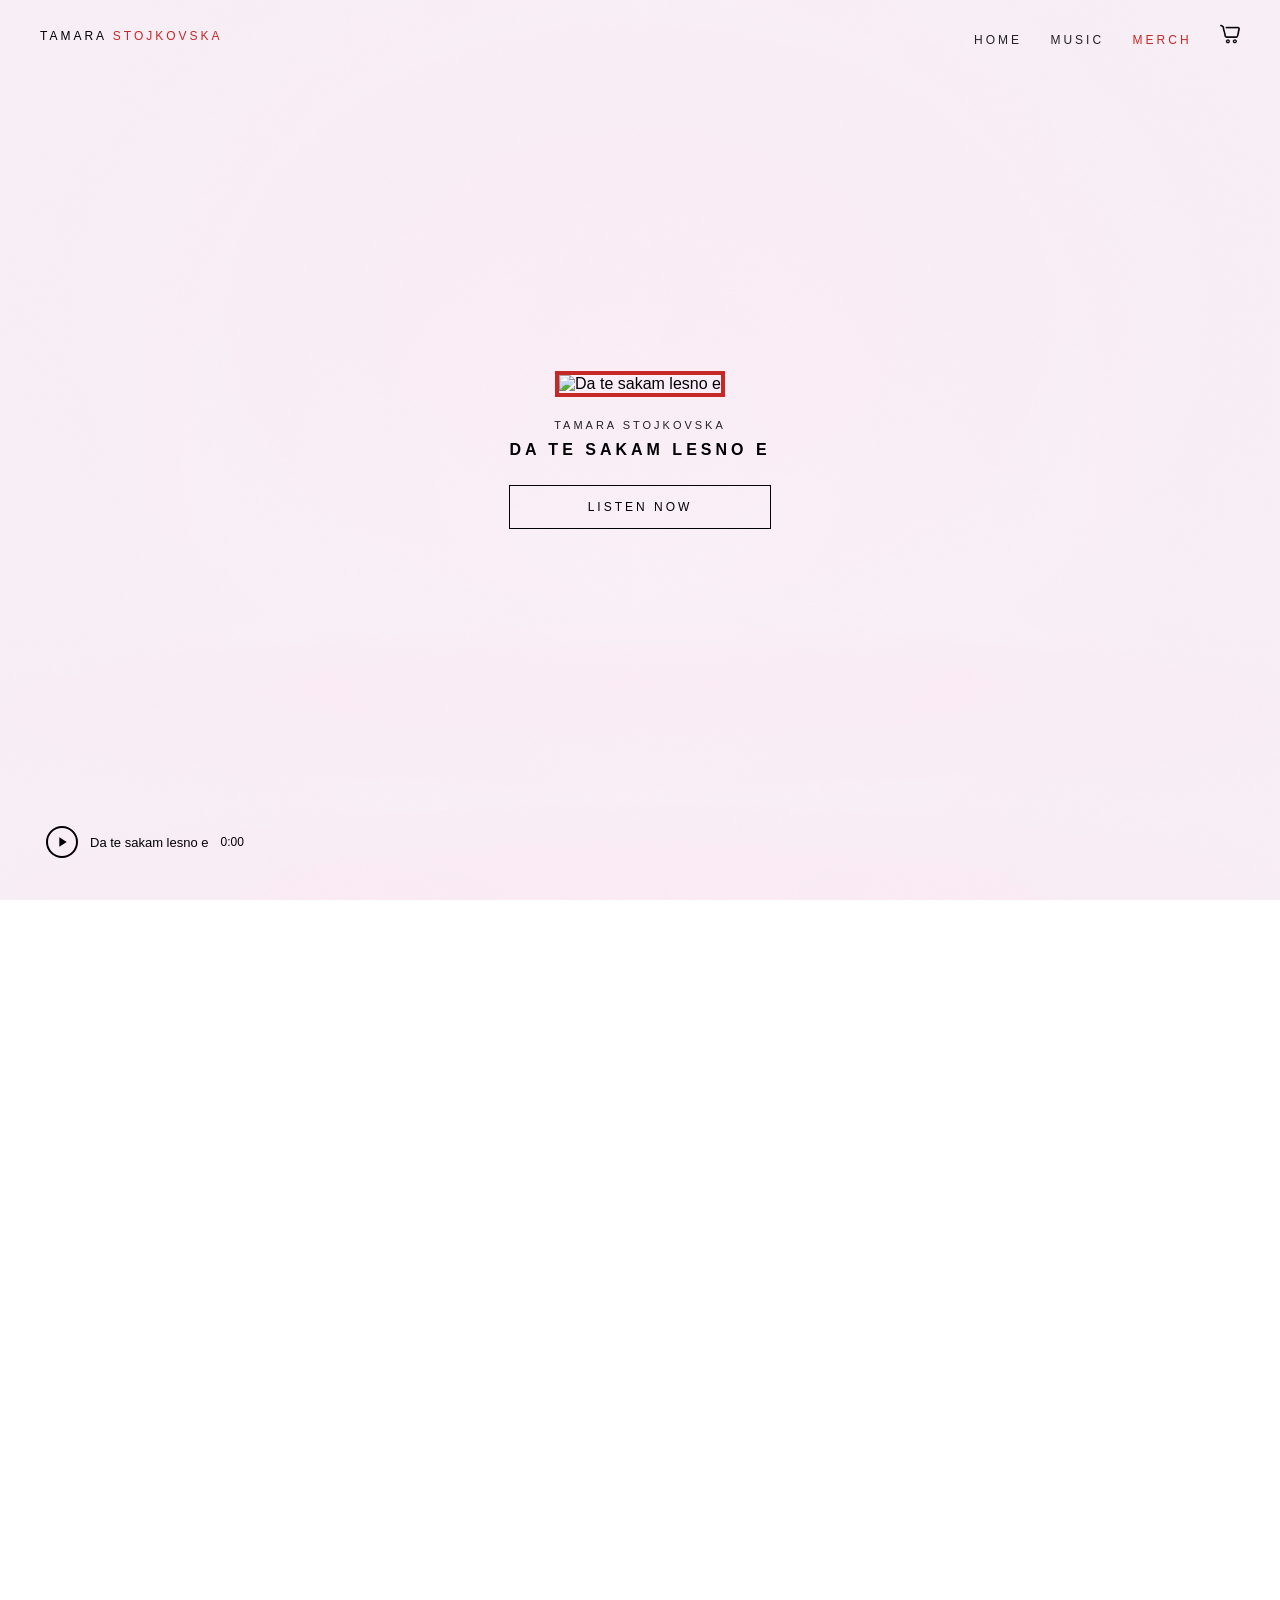
==== commit 9588b993: "Play song on home page, add songs names" ====
--- a/index.html
+++ b/index.html
@@ -39,8 +39,9 @@
             <div class="hero-overlay"></div>
 
             <div class="release">
-                <img src="https://img.youtube.com/vi/9b8NB1cmnZ8/maxresdefault.jpg" alt="Da te sakam lesno e"
-                    class="release-image" />
+                <img src="https://img.youtube.com/vi/9b8NB1cmnZ8/maxresdefault.jpg" 
+                     alt="Da te sakam lesno e" 
+                     class="release-image" />
 
                 <div class="release-artist">TAMARA STOJKOVSKA</div>
                 <h1 class="release-title">DA TE SAKAM LESNO E</h1>
@@ -48,6 +49,26 @@
                 <a href="https://linktr.ee/tamarastojkovska" target="_blank" class="release-button">
                     LISTEN NOW
                 </a>
+            </div>
+
+            <!-- AUDIO PLAYER -->
+            <div class="audio-player-mini">
+                <button class="player-btn-mini" id="playPauseBtn">
+                    <svg id="playIcon" viewBox="0 0 24 24" width="16" height="16">
+                        <path d="M8 5v14l11-7z" fill="currentColor"/>
+                    </svg>
+                    <svg id="pauseIcon" viewBox="0 0 24 24" width="16" height="16" style="display: none;">
+                        <path d="M6 4h4v16H6V4zm8 0h4v16h-4V4z" fill="currentColor"/>
+                    </svg>
+                </button>
+                
+                <span class="song-title-mini">Da te sakam lesno e</span>
+                <span class="time-remaining" id="timeRemaining">0:00</span>
+
+                <audio id="audioPlayer" preload="auto" autoplay>
+                    <source src="TamaraSong.wav" type="audio/wav">
+                    Your browser does not support the audio element.
+                </audio>
             </div>
         </section>
 
--- a/styles.css
+++ b/styles.css
@@ -126,6 +126,10 @@
   padding: 3px 5px;
   border-radius: 50%;
   font-weight: 600;
+  display: inline-flex;
+  align-items: center;
+  justify-content: center;
+  min-width: 18px;
 }
 
 /* =============================================
@@ -199,6 +203,50 @@
 .release-button:hover {
   background: #000;
   color: #fff;
+}
+
+/* Mini Audio Player */
+.audio-player-mini {
+  position: absolute;
+  bottom: 30px;
+  left: 30px;
+  display: flex;
+  align-items: center;
+  gap: 12px;
+  padding: 12px 16px;
+  z-index: 5;
+}
+
+.player-btn-mini {
+  width: 32px;
+  height: 32px;
+  border-radius: 50%;
+  background: transparent;
+  border: 2px solid #000;
+  color: #000;
+  cursor: pointer;
+  display: flex;
+  align-items: center;
+  justify-content: center;
+  flex-shrink: 0;
+  transition: transform 0.2s ease;
+}
+
+.player-btn-mini:hover {
+  transform: scale(1.05);
+}
+
+.song-title-mini {
+  font-size: 13px;
+  font-weight: 500;
+  color: #000;
+  white-space: nowrap;
+}
+
+.time-remaining {
+  font-size: 12px;
+  color: #000;
+  min-width: 40px;
 }
 
 /* Merch Section */
@@ -723,6 +771,26 @@
     transform: rotate(-45deg) translate(7px, -7px);
   }
 
+  /* Audio Player Mobile */
+  .audio-player-mini {
+    bottom: 15px;
+    left: 15px;
+    gap: 8px;
+    padding: 10px 12px;
+    max-width: calc(100vw - 30px);
+  }
+
+  .song-title-mini {
+    font-size: 11px;
+    max-width: 120px;
+    overflow: hidden;
+    text-overflow: ellipsis;
+  }
+
+  .volume-slider-mini {
+    width: 40px;
+  }
+
   /* Home Page - Merch Grid */
   .merch-grid {
     grid-template-columns: repeat(2, 1fr);
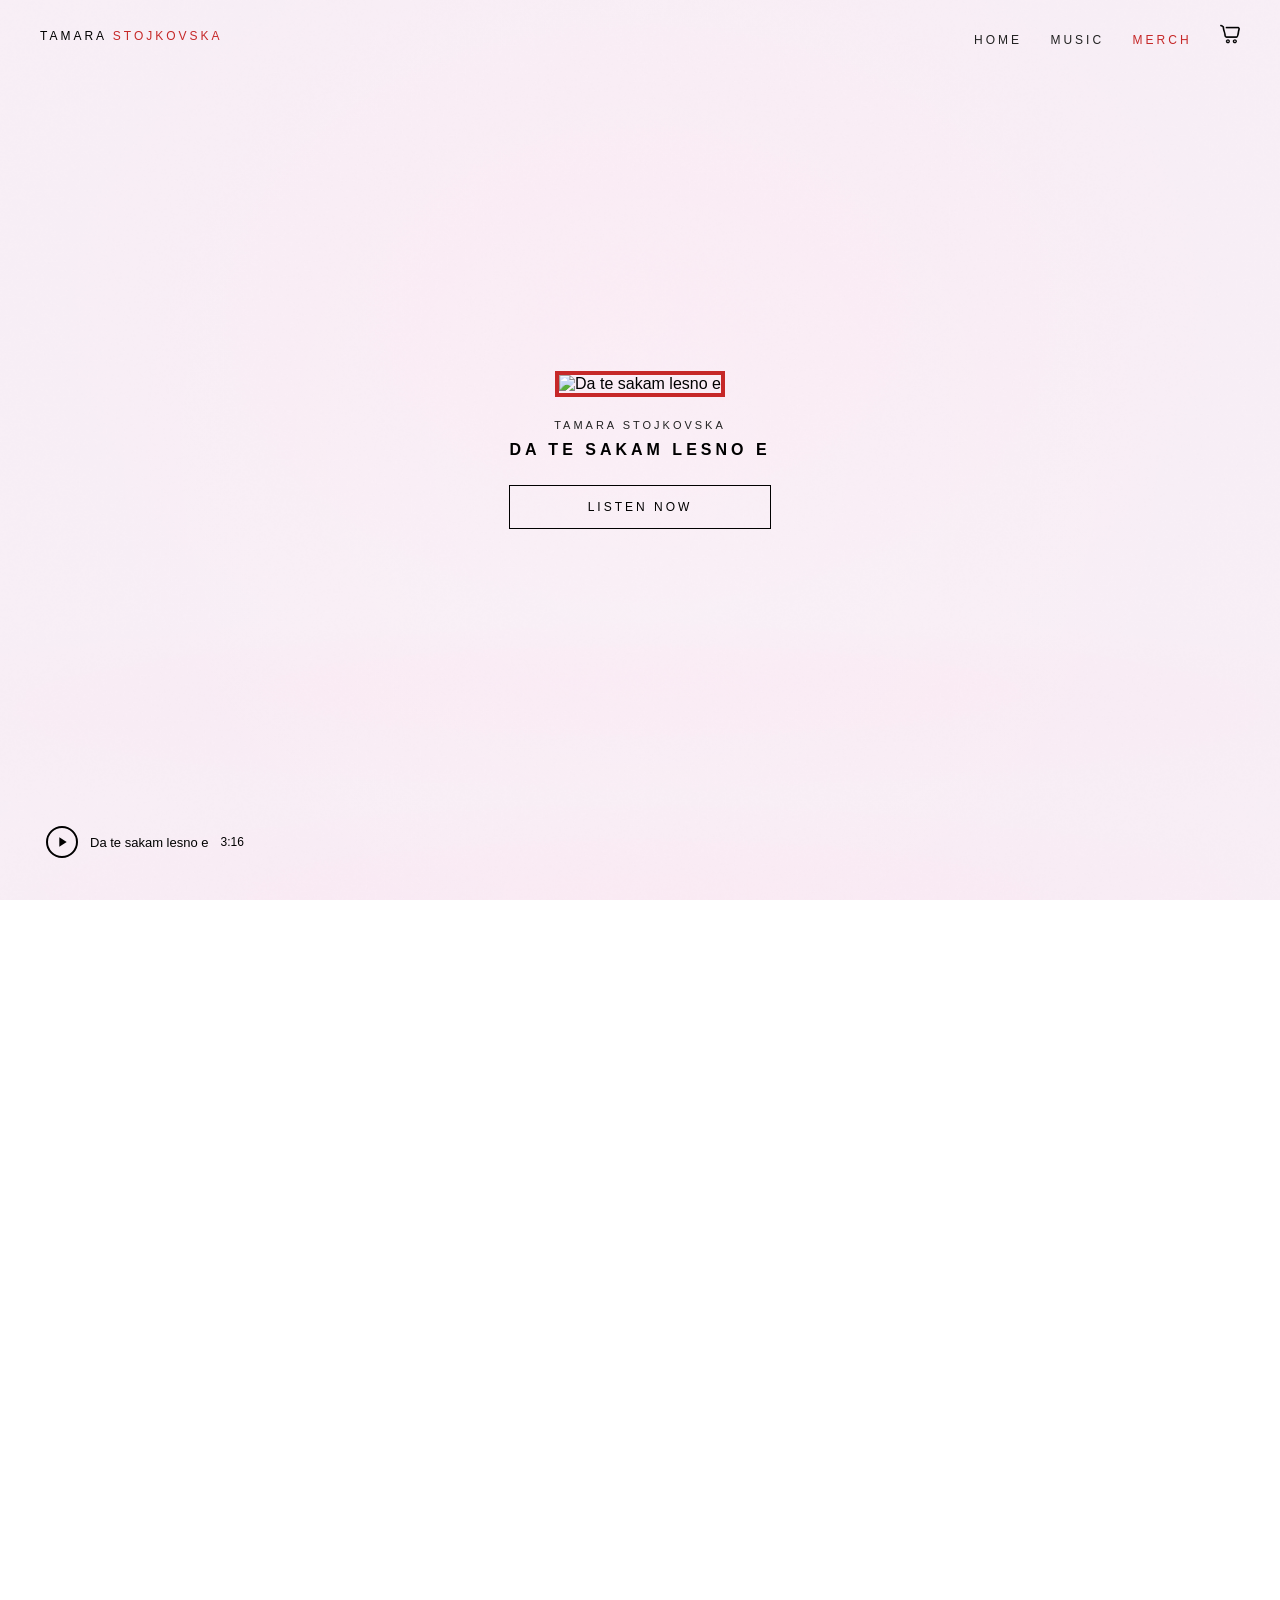
==== commit 75f2a6cd: "Update song" ====
--- a/index.html
+++ b/index.html
@@ -65,8 +65,8 @@
                 <span class="song-title-mini">Da te sakam lesno e</span>
                 <span class="time-remaining" id="timeRemaining">0:00</span>
 
-                <audio id="audioPlayer" preload="auto" autoplay>
-                    <source src="TamaraSong.wav" type="audio/wav">
+                <audio id="audioPlayer" preload="auto">
+                    <source src="TamaraSong.mp3" type="audio/mpeg">
                     Your browser does not support the audio element.
                 </audio>
             </div>
@@ -192,4 +192,4 @@
 
 </body>
 
-</html>+</html>
